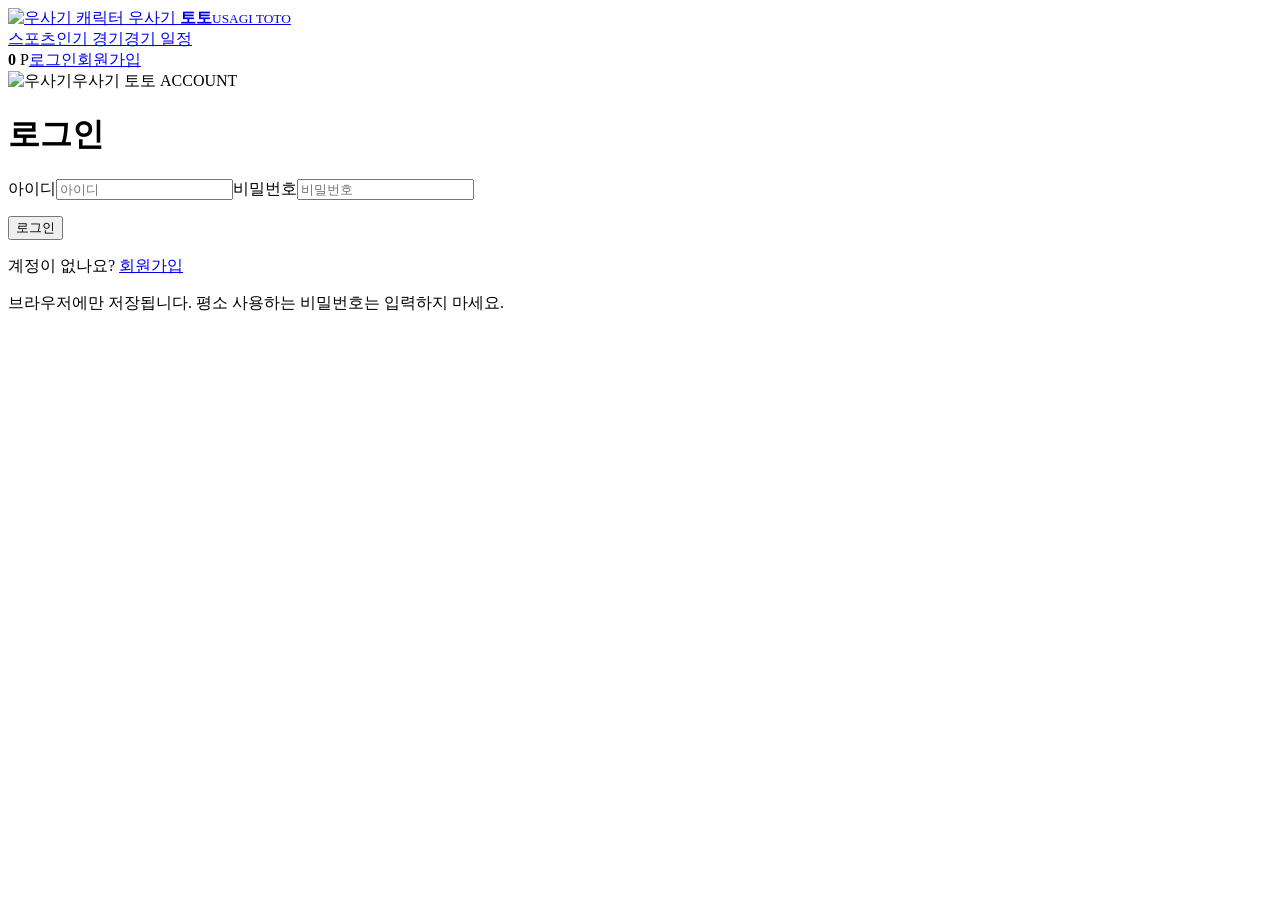
==== login.html @ 3c1f704f "HTML" ====
<!DOCTYPE html>
<html lang="ko">

<head>
    <meta charset="UTF-8">
    <meta name="viewport" content="width=device-width,initial-scale=1">
    <title>로그인 | 우사기 토토</title>
    <link rel="stylesheet" href="css/style.css?v=5">
</head>

<body>
    <header class="header"><a href="index.html" class="logo"><img class="brand-mascot" src="assets/usagi_1.png"
                alt="우사기 캐릭터"> <span class="brand-name">우사기 <b>토토</b><small>USAGI TOTO</small></span></a>
        <nav class="nav"><a href="index.html#matches">스포츠</a><a href="index.html#featured">인기 경기</a><a
                href="index.html#matches">경기 일정</a></nav>
        <div class="header-actions"><span class="balance"><b id="balance-value">0</b> P</span><a
                class="account-action member-only" href="charge.html" hidden>충전</a><a class="account-action member-only"
                href="withdraw.html" hidden>환급</a><a class="account-action member-only" href="mypage.html"
                hidden>마이페이지</a><a class="login guest-only" href="login.html">로그인</a><a class="signup guest-only"
                href="signup.html">회원가입</a><button class="account-action member-only" data-logout hidden>로그아웃</button>
        </div>
    </header>
    <main class="subpage">
        <div class="page-panel"><img class="page-usagi" src="assets/usagi_1.png" alt="우사기"><span
                class="section-kicker">우사기 토토 ACCOUNT</span>
            <h1>로그인</h1>
            <form id="login-form" class="page-form"><label>아이디<input id="auth-id" required minlength="3" maxlength="24"
                        autocomplete="username" placeholder="아이디"></label><label>비밀번호<input id="auth-password"
                        type="password" required minlength="4" autocomplete="current-password"
                        placeholder="비밀번호"></label>
                <p id="auth-error" class="form-error" role="alert"></p><button class="primary-action"
                    type="submit">로그인</button>
            </form>
            <p class="page-help">계정이 없나요? <a href="signup.html">회원가입</a></p>
            <p class="demo-note">브라우저에만 저장됩니다. 평소 사용하는 비밀번호는 입력하지 마세요.</p>
        </div>
    </main>
    <script src="js/common.js"></script>
    <script src="js/login.js"></script>
    <div class="usagi-float-widget" aria-hidden="true"><img src="assets/usagi_wave.gif" alt=""></div>
</body>

</html>
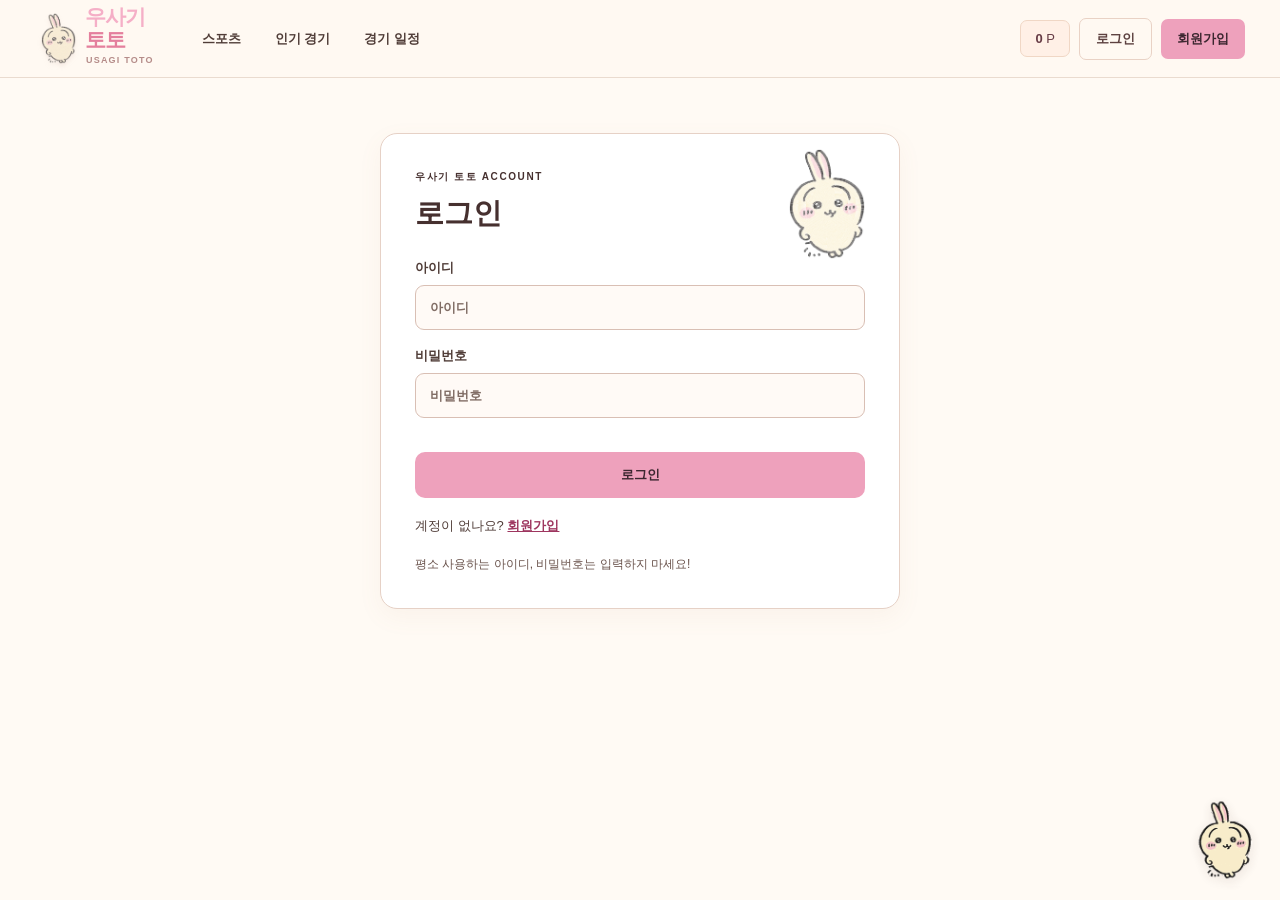
==== commit 624a0584: "11/17 1차 변경사항 수정" ====
--- a/login.html
+++ b/login.html
@@ -9,8 +9,8 @@
 </head>
 
 <body>
-    <header class="header"><a href="index.html" class="logo"><img class="brand-mascot" src="assets/usagi_1.png"
-                alt="우사기 캐릭터"> <span class="brand-name">우사기 <b>토토</b><small>USAGI TOTO</small></span></a>
+    <header class="header"><a href="index.html" class="logo"><img class="brand-mascot" src="assets/usagi_1.png" alt="우사기 캐릭터">
+        <span class="brand-name">우사기 <b>토토</b><small>USAGI TOTO</small></span></a>
         <nav class="nav"><a href="index.html#matches">스포츠</a><a href="index.html#featured">인기 경기</a><a
                 href="index.html#matches">경기 일정</a></nav>
         <div class="header-actions"><span class="balance"><b id="balance-value">0</b> P</span><a
@@ -24,15 +24,14 @@
         <div class="page-panel"><img class="page-usagi" src="assets/usagi_1.png" alt="우사기"><span
                 class="section-kicker">우사기 토토 ACCOUNT</span>
             <h1>로그인</h1>
-            <form id="login-form" class="page-form"><label>아이디<input id="auth-id" required minlength="3" maxlength="24"
-                        autocomplete="username" placeholder="아이디"></label><label>비밀번호<input id="auth-password"
-                        type="password" required minlength="4" autocomplete="current-password"
-                        placeholder="비밀번호"></label>
-                <p id="auth-error" class="form-error" role="alert"></p><button class="primary-action"
-                    type="submit">로그인</button>
+            <form id="login-form" class="page-form">
+                <label>아이디<input id="auth-id" required minlength="3" maxlength="24" autocomplete="username" placeholder="아이디"></label>
+                <label>비밀번호<input id="auth-password" type="password" required minlength="4" autocomplete="current-password" placeholder="비밀번호"></label>
+                <p id="auth-error" class="form-error" role="alert"></p>
+                <button class="primary-action" type="submit">로그인</button>
             </form>
             <p class="page-help">계정이 없나요? <a href="signup.html">회원가입</a></p>
-            <p class="demo-note">브라우저에만 저장됩니다. 평소 사용하는 비밀번호는 입력하지 마세요.</p>
+            <p class="demo-note">평소 사용하는 아이디, 비밀번호는 입력하지 마세요!</p>
         </div>
     </main>
     <script src="js/common.js"></script>
--- a/css/style.css
+++ b/css/style.css
@@ -0,0 +1,2757 @@
+:root {
+    --bg: #0a0e13;
+    --panel: #111820;
+    --panel2: #171f29;
+    --line: #27313a;
+    --muted: #83909f;
+    --white: #f3f7f8;
+    --green: #b7f34b;
+    --green-dark: #293a1c
+}
+
+* {
+    box-sizing: border-box
+}
+
+html {
+    scroll-behavior: smooth
+}
+
+body {
+    margin: 0;
+    background: var(--bg);
+    color: var(--white);
+    font-family: Inter, 'Noto Sans KR', sans-serif;
+    font-size: 13px
+}
+
+button,
+input {
+    font: inherit
+}
+
+button {
+    cursor: pointer
+}
+
+a {
+    text-decoration: none;
+    color: inherit
+}
+
+.live-dot {
+    display: inline-block;
+    width: 7px;
+    height: 7px;
+    border-radius: 50%;
+    background: currentColor;
+    box-shadow: 0 0 10px currentColor
+}
+
+.header {
+    height: 78px;
+    border-bottom: 1px solid var(--line);
+    display: flex;
+    align-items: center;
+    gap: 48px;
+    padding: 0 35px;
+    background: #0d1218
+}
+
+.logo {
+    display: flex;
+    align-items: center;
+    gap: 7px;
+    font-size: 23px;
+    font-weight: 900;
+    letter-spacing: -1.2px;
+    white-space: nowrap
+}
+
+.logo>span:not(.logo-icon) {
+    color: var(--green);
+    margin-left: -7px
+}
+
+.logo small {
+    align-self: flex-end;
+    font-size: 8px;
+    letter-spacing: 2px;
+    color: var(--muted);
+    margin-bottom: 6px;
+    margin-left: 1px
+}
+
+.logo-icon {
+    width: 32px;
+    height: 32px;
+    background: var(--green);
+    color: #101610;
+    border-radius: 7px;
+    display: grid;
+    place-items: center;
+    font-size: 21px;
+    position: relative
+}
+
+.logo-icon span {
+    position: absolute;
+    font-size: 12px;
+    right: 1px;
+    top: 0
+}
+
+.nav {
+    display: flex;
+    align-items: center;
+    gap: 34px;
+    height: 100%;
+    color: #9aa6b2;
+    font-weight: 700
+}
+
+.nav a {
+    display: flex;
+    align-items: center;
+    height: 100%;
+    position: relative
+}
+
+.nav a.active,
+.nav a:hover {
+    color: var(--white)
+}
+
+.nav a.active:after {
+    content: "";
+    position: absolute;
+    bottom: 0;
+    left: 0;
+    right: 0;
+    height: 3px;
+    background: var(--green)
+}
+
+.header-actions {
+    display: flex;
+    align-items: center;
+    gap: 12px;
+    margin-left: auto
+}
+
+.balance {
+    padding: 10px 14px;
+    background: #1b2429;
+    border: 1px solid #34412d;
+    border-radius: 7px;
+    color: var(--green);
+    white-space: nowrap
+}
+
+.login,
+.signup {
+    border-radius: 7px;
+    padding: 11px 16px;
+    font-weight: 800
+}
+
+.login {
+    color: #e4e9ed;
+    border: 1px solid var(--line);
+    background: transparent
+}
+
+.signup {
+    background: var(--green);
+    color: #101610;
+    border: 0
+}
+
+.signup span {
+    margin-left: 7px
+}
+
+.layout {
+    display: grid;
+    grid-template-columns: 225px minmax(0, 1fr) 305px;
+    max-width: 1800px;
+    margin: auto;
+    min-height: calc(100vh - 108px)
+}
+
+.sidebar {
+    border-right: 1px solid var(--line);
+    padding: 34px 16px 24px 20px
+}
+
+.side-title {
+    display: flex;
+    justify-content: space-between;
+    color: #647483;
+    font-size: 10px;
+    font-weight: 900;
+    letter-spacing: 1.5px;
+    margin: 0 14px 17px
+}
+
+.side-title span {
+    font-size: 16px
+}
+
+.side-link {
+    display: flex;
+    align-items: center;
+    gap: 13px;
+    color: #a4b0bc;
+    padding: 14px 13px;
+    border-radius: 8px;
+    font-weight: 700;
+    margin-bottom: 4px
+}
+
+.side-link>span {
+    font-size: 17px;
+    width: 22px;
+    text-align: center
+}
+
+.side-link em {
+    font-size: 11px;
+    font-style: normal;
+    margin-left: auto;
+    color: #788690
+}
+
+.side-link.selected,
+.side-link:hover {
+    background: #243320;
+    color: var(--green)
+}
+
+.side-separator {
+    height: 1px;
+    background: var(--line);
+    margin: 28px 10px
+}
+
+.side-promo {
+    margin-top: 55px;
+    padding: 22px 17px;
+    background: linear-gradient(140deg, #283e1e, #15251d 60%, #141d20);
+    border: 1px solid #38542c;
+    border-radius: 12px;
+    overflow: hidden
+}
+
+.side-promo>span {
+    font-size: 9px;
+    color: var(--green);
+    font-weight: 900;
+    letter-spacing: 1.5px
+}
+
+.side-promo h3 {
+    font-size: 19px;
+    line-height: 1.5;
+    margin: 13px 0
+}
+
+.side-promo p {
+    font-size: 11px;
+    line-height: 1.8;
+    color: #a2b2a0
+}
+
+.side-promo a {
+    display: block;
+    margin-top: 19px;
+    color: var(--green);
+    font-weight: 800
+}
+
+.side-foot {
+    color: #53616b;
+    font-size: 10px;
+    line-height: 2;
+    margin: 35px 13px
+}
+
+.content {
+    padding: 28px 27px 55px;
+    min-width: 0
+}
+
+.hero {
+    min-height: 292px;
+    border-radius: 14px;
+    overflow: hidden;
+    position: relative;
+    background: radial-gradient(circle at 78% 42%, #365b27 0%, #1b3422 30%, #14221e 56%, #10191e 90%);
+    border: 1px solid #304434
+}
+
+.hero:before {
+    content: "";
+    position: absolute;
+    inset: 0;
+    background: repeating-linear-gradient(120deg, transparent 0, transparent 55px, #ffffff05 56px, #ffffff05 57px);
+    pointer-events: none
+}
+
+.hero-content {
+    position: relative;
+    z-index: 2;
+    padding: 35px 40px
+}
+
+.eyebrow {
+    font-size: 10px;
+    letter-spacing: 1.4px;
+    color: var(--green);
+    font-weight: 800;
+    display: flex;
+    align-items: center;
+    gap: 9px
+}
+
+.hero h1 {
+    font-size: 39px;
+    line-height: 1.35;
+    letter-spacing: -2px;
+    margin: 16px 0 12px;
+    font-weight: 900
+}
+
+.hero h1 em {
+    font-style: normal;
+    color: var(--green)
+}
+
+.hero p {
+    color: #aab9b1;
+    font-size: 12px;
+    line-height: 1.8
+}
+
+.hero-cta {
+    display: inline-flex;
+    gap: 30px;
+    background: var(--green);
+    color: #172014;
+    border-radius: 7px;
+    padding: 12px 16px;
+    font-weight: 900;
+    margin-top: 10px
+}
+
+.hero-art {
+    position: absolute;
+    right: 6%;
+    top: 0;
+    height: 100%;
+    width: 42%;
+    display: grid;
+    place-items: center
+}
+
+.orbit {
+    position: absolute;
+    border: 1px solid #b7f34b40;
+    border-radius: 50%;
+    aspect-ratio: 1
+}
+
+.orbit-one {
+    width: 250px
+}
+
+.orbit-two {
+    width: 340px;
+    border-style: dashed;
+    transform: rotate(18deg)
+}
+
+.hero-ball {
+    font-size: 135px;
+    filter: drop-shadow(15px 20px 18px #0008);
+    transform: rotate(-18deg)
+}
+
+.hero-stat {
+    position: absolute;
+    bottom: 36px;
+    right: 0;
+    font-size: 33px;
+    font-weight: 900;
+    color: #d9ff9d
+}
+
+.hero-stat span {
+    font-size: 10px;
+    display: block;
+    letter-spacing: 4px;
+    text-align: right
+}
+
+.hero-index {
+    position: absolute;
+    right: 23px;
+    bottom: 17px;
+    font-size: 11px;
+    font-weight: 900
+}
+
+.hero-index span {
+    color: #708578
+}
+
+.stats {
+    display: grid;
+    grid-template-columns: repeat(3, 1fr);
+    gap: 12px;
+    margin: 19px 0 37px
+}
+
+.stats>div {
+    border: 1px solid var(--line);
+    background: var(--panel);
+    border-radius: 9px;
+    display: flex;
+    align-items: center;
+    gap: 15px;
+    padding: 18px
+}
+
+.stat-icon {
+    color: var(--green);
+    font-size: 22px;
+    background: #24321f;
+    width: 39px;
+    height: 39px;
+    display: grid;
+    place-items: center;
+    border-radius: 8px
+}
+
+.stats small {
+    display: block;
+    color: #8c9aa7;
+    font-size: 11px;
+    margin-bottom: 5px
+}
+
+.stats strong {
+    font-size: 22px
+}
+
+.stats strong span {
+    font-size: 9px;
+    letter-spacing: 1px;
+    color: #85928e
+}
+
+.section-heading {
+    display: flex;
+    justify-content: space-between;
+    align-items: end;
+    margin-bottom: 20px
+}
+
+.section-kicker {
+    font-size: 10px;
+    letter-spacing: 1.6px;
+    color: var(--green);
+    font-weight: 900
+}
+
+.section-heading h2 {
+    font-size: 25px;
+    letter-spacing: -1px;
+    margin: 7px 0 0
+}
+
+.section-heading h2 span {
+    color: var(--green)
+}
+
+.date-label {
+    font-size: 11px;
+    color: #9eacb7
+}
+
+.filters {
+    display: flex;
+    gap: 8px;
+    flex-wrap: wrap;
+    margin-bottom: 15px
+}
+
+.filter {
+    border: 1px solid var(--line);
+    border-radius: 7px;
+    padding: 11px 16px;
+    background: var(--panel);
+    color: #a6b1bc;
+    font-weight: 700
+}
+
+.filter span {
+    margin-left: 9px;
+    color: #71808b
+}
+
+.filter.active,
+.filter:hover {
+    background: var(--green);
+    color: #172014;
+    border-color: var(--green)
+}
+
+.filter.active span {
+    color: #3e5229
+}
+
+.match-list {
+    background: var(--panel);
+    border: 1px solid var(--line);
+    border-radius: 11px;
+    overflow: hidden
+}
+
+.list-head {
+    padding: 15px 20px;
+    background: #1a222b;
+    display: flex;
+    justify-content: space-between;
+    color: #8a98a5;
+    font-size: 10px;
+    font-weight: 900;
+    letter-spacing: 1px
+}
+
+.list-head small {
+    font-weight: 500
+}
+
+.match {
+    display: grid;
+    grid-template-columns: minmax(0, 1fr) minmax(230px, 41%);
+    gap: 15px;
+    align-items: center;
+    padding: 20px;
+    border-top: 1px solid var(--line)
+}
+
+.match[hidden] {
+    display: none
+}
+
+.league {
+    display: flex;
+    gap: 8px;
+    align-items: center;
+    color: #a1aeb8;
+    font-size: 10px;
+    font-weight: 800;
+    letter-spacing: .6px
+}
+
+.flag {
+    font-size: 13px
+}
+
+.match-tag {
+    background: #3c2e1d;
+    color: #ffbb59;
+    border-radius: 4px;
+    padding: 4px 6px;
+    font-size: 8px
+}
+
+.match-tag.purple {
+    background: #342b46;
+    color: #c7a4ff
+}
+
+.teams {
+    display: flex;
+    align-items: center;
+    gap: 11px;
+    margin: 12px 0 9px;
+    font-size: 14px;
+    font-weight: 800;
+    flex-wrap: wrap
+}
+
+.teams b {
+    font-size: 9px;
+    color: #6c7d8a
+}
+
+.match-time {
+    font-size: 10px;
+    color: #7e8c99
+}
+
+.odds {
+    display: grid;
+    grid-template-columns: repeat(3, minmax(0, 1fr));
+    gap: 7px
+}
+
+.odds.two {
+    grid-template-columns: repeat(2, minmax(0, 1fr))
+}
+
+.odds button {
+    background: #202a34;
+    border: 1px solid #33404b;
+    color: #f0f4f5;
+    border-radius: 7px;
+    min-height: 61px;
+    display: flex;
+    flex-direction: column;
+    justify-content: center;
+    gap: 5px;
+    align-items: center;
+    transition: .18s
+}
+
+.odds button small {
+    font-size: 10px;
+    color: #9ba9b5
+}
+
+.odds button b {
+    font-size: 16px
+}
+
+.odds button:hover,
+.odds button.chosen {
+    background: var(--green);
+    color: #18220e;
+    border-color: var(--green)
+}
+
+.odds button:hover small,
+.odds button.chosen small {
+    color: #465c2c
+}
+
+.disclaimer {
+    color: #768592;
+    font-size: 11px;
+    line-height: 1.8;
+    margin-top: 18px
+}
+
+.slip {
+    border-left: 1px solid var(--line);
+    background: #0e141b;
+    padding: 29px 18px;
+    display: flex;
+    flex-direction: column;
+    align-self: start;
+    min-height: calc(100vh - 108px);
+    position: sticky;
+    top: 0
+}
+
+.slip-heading {
+    display: flex;
+    justify-content: space-between;
+    align-items: center;
+    padding-bottom: 23px;
+    border-bottom: 1px solid var(--line)
+}
+
+.slip-heading h3 {
+    font-size: 20px;
+    margin: 8px 0 0
+}
+
+.slip-heading h3 span {
+    display: inline-grid;
+    place-items: center;
+    background: var(--green);
+    color: #101610;
+    font-size: 11px;
+    width: 21px;
+    height: 21px;
+    border-radius: 50%;
+    vertical-align: middle;
+    margin-left: 5px
+}
+
+.slip-icon {
+    font-size: 23px;
+    color: var(--green)
+}
+
+.pick-list {
+    min-height: 250px;
+    max-height: 420px;
+    overflow: auto
+}
+
+.empty-slip {
+    text-align: center;
+    padding: 56px 0 30px
+}
+
+.empty-icon {
+    font-size: 45px;
+    color: #40514a;
+    margin-bottom: 18px
+}
+
+.empty-slip strong {
+    font-size: 12px
+}
+
+.empty-slip p {
+    font-size: 11px;
+    line-height: 1.8;
+    color: #788895
+}
+
+.pick-item {
+    margin: 12px 0;
+    padding: 13px;
+    background: #1b252e;
+    border: 1px solid var(--line);
+    border-radius: 8px
+}
+
+.pick-item-top {
+    display: flex;
+    justify-content: space-between;
+    gap: 10px;
+    font-size: 11px;
+    color: #a5b3bc
+}
+
+.pick-item-top button {
+    border: 0;
+    background: transparent;
+    color: #9faab2;
+    font-size: 17px
+}
+
+.pick-item-bottom {
+    display: flex;
+    justify-content: space-between;
+    align-items: center;
+    margin-top: 9px;
+    font-weight: 800
+}
+
+.pick-item-bottom b {
+    color: var(--green)
+}
+
+.slip-bottom {
+    margin-top: auto;
+    border-top: 1px solid var(--line);
+    padding-top: 21px
+}
+
+.slip-row {
+    display: flex;
+    justify-content: space-between;
+    margin-bottom: 17px;
+    color: #98a5b1
+}
+
+.slip-row b {
+    color: #f0f4f5
+}
+
+.slip-bottom label {
+    display: block;
+    color: #a9b6bf;
+    font-weight: 700;
+    font-size: 11px;
+    margin: 20px 0 9px
+}
+
+.stake-input {
+    display: flex;
+    align-items: center;
+    border: 1px solid #35434d;
+    border-radius: 7px;
+    background: #1b252e;
+    padding: 0 12px
+}
+
+.stake-input input {
+    width: 100%;
+    background: transparent;
+    border: 0;
+    outline: 0;
+    color: white;
+    padding: 13px 0;
+    font-weight: 800
+}
+
+.stake-input span {
+    color: var(--green);
+    font-weight: 800
+}
+
+.expected {
+    border-top: 1px solid var(--line);
+    padding-top: 18px;
+    margin-top: 19px;
+    align-items: center
+}
+
+.expected strong {
+    color: var(--green);
+    font-size: 22px
+}
+
+.submit-pick {
+    width: 100%;
+    background: var(--green);
+    color: #14200d;
+    border: 0;
+    border-radius: 8px;
+    padding: 15px;
+    font-weight: 900;
+    display: flex;
+    justify-content: center;
+    gap: 16px
+}
+
+.slip-note {
+    color: #72828e;
+    text-align: center;
+    font-size: 10px;
+    line-height: 1.6
+}
+
+@media(max-width:1200px) {
+    .layout {
+        grid-template-columns: 185px minmax(0, 1fr) 265px
+    }
+
+    .header {
+        gap: 20px;
+        padding: 0 20px
+    }
+
+    .nav {
+        gap: 16px
+    }
+
+    .content {
+        padding: 22px 18px
+    }
+
+    .sidebar {
+        padding-left: 12px
+    }
+
+    .match {
+        grid-template-columns: 1fr
+    }
+
+    .odds {
+        max-width: 100%
+    }
+
+    .hero-ball {
+        font-size: 100px
+    }
+}
+
+@media(max-width:950px) {
+    .layout {
+        grid-template-columns: minmax(0, 1fr) 270px
+    }
+
+    .sidebar {
+        display: none
+    }
+
+    .nav {
+        gap: 12px
+    }
+
+    .header-actions .balance {
+        display: none
+    }
+
+    .hero h1 {
+        font-size: 33px
+    }
+}
+
+@media(max-width:700px) {
+
+    .header {
+        height: auto;
+        min-height: 68px;
+        flex-wrap: wrap;
+        padding: 14px;
+        gap: 15px
+    }
+
+    .logo {
+        font-size: 20px
+    }
+
+    .nav {
+        order: 3;
+        width: 100%;
+        overflow: auto;
+        gap: 22px;
+        height: 35px
+    }
+
+    .nav a {
+        white-space: nowrap;
+        font-size: 12px
+    }
+
+    .header-actions {
+        gap: 7px
+    }
+
+    .login,
+    .signup {
+        padding: 8px 9px;
+        font-size: 11px
+    }
+
+    .layout {
+        display: block
+    }
+
+    .content {
+        padding: 17px 13px
+    }
+
+    .hero {
+        min-height: 250px
+    }
+
+    .hero-content {
+        padding: 27px 22px
+    }
+
+    .hero h1 {
+        font-size: 29px
+    }
+
+    .hero-art {
+        right: -10%;
+        opacity: .45
+    }
+
+    .hero-ball {
+        font-size: 90px
+    }
+
+    .hero-stat {
+        display: none
+    }
+
+    .stats {
+        gap: 7px;
+        margin-bottom: 28px
+    }
+
+    .stats>div {
+        padding: 12px 8px;
+        gap: 7px
+    }
+
+    .stat-icon {
+        display: none
+    }
+
+    .stats strong {
+        font-size: 17px
+    }
+
+    .stats strong span {
+        display: none
+    }
+
+    .stats small {
+        font-size: 9px
+    }
+
+    .section-heading h2 {
+        font-size: 22px
+    }
+
+    .date-label {
+        font-size: 9px
+    }
+
+    .match {
+        padding: 16px 12px
+    }
+
+    .slip {
+        position: static;
+        min-height: 0;
+        border-left: 0;
+        border-top: 1px solid var(--line);
+        padding: 24px 16px
+    }
+
+    .pick-list {
+        min-height: 120px
+    }
+
+    .empty-slip {
+        padding: 28px 0
+    }
+
+    .side-foot {
+        display: none
+    }
+}
+
+/* Account, expanded markets, and demo history */
+[hidden] {
+    display: none !important
+}
+
+.header-actions {
+    gap: 9px
+}
+
+.account-action {
+    background: transparent;
+    border: 1px solid var(--line);
+    border-radius: 9px;
+    padding: 10px 12px;
+    color: inherit;
+    cursor: pointer;
+    font-weight: 700
+}
+
+.more-matches {
+    display: block;
+    width: 100%;
+    margin: 18px 0 10px;
+    padding: 15px;
+    border: 1px solid var(--line);
+    background: var(--surface, #151c29);
+    color: inherit;
+    border-radius: 12px;
+    cursor: pointer;
+    font-weight: 800
+}
+
+.market-label {
+    font-size: 12px;
+    font-weight: 800;
+    color: var(--muted, #a1a9b6);
+    margin-top: 5px
+}
+
+.modal {
+    width: min(440px, calc(100% - 28px));
+    max-height: 85vh;
+    overflow: auto;
+    background: #151d2c;
+    color: #f5f8ff;
+    border: 1px solid #344154;
+    border-radius: 18px;
+    padding: 0;
+    box-shadow: 0 24px 80px #0008
+}
+
+.modal::backdrop {
+    background: #050913bb
+}
+
+.wide-modal {
+    width: min(820px, calc(100% - 28px))
+}
+
+.modal-body {
+    position: relative;
+    padding: 30px;
+    display: flex;
+    flex-direction: column;
+    gap: 14px
+}
+
+.modal h2 {
+    margin: 0 0 10px;
+    font-size: 26px
+}
+
+.modal h2 small {
+    font-size: 14px;
+    color: #b4bfce
+}
+
+.modal h3 {
+    margin: 14px 0 0
+}
+
+.modal label {
+    display: flex;
+    flex-direction: column;
+    gap: 7px;
+    font-size: 13px;
+    font-weight: 700
+}
+
+.modal input {
+    width: 100%;
+    box-sizing: border-box;
+    border-radius: 9px;
+    padding: 13px;
+    background: #0c1421;
+    color: white;
+    border: 1px solid #364359;
+    font: inherit
+}
+
+.primary-action {
+    padding: 14px;
+    border: 0;
+    border-radius: 10px;
+    background: #b4f458;
+    color: #122008;
+    font-weight: 900;
+    cursor: pointer
+}
+
+.text-action {
+    background: none;
+    border: 0;
+    color: #b4f458;
+    cursor: pointer;
+    padding: 8px
+}
+
+.close-modal {
+    position: absolute;
+    right: 20px;
+    top: 17px;
+    border: 0;
+    background: none;
+    color: white;
+    font-size: 26px;
+    cursor: pointer
+}
+
+.form-error {
+    color: #ff8585;
+    margin: 0;
+    min-height: 0
+}
+
+.demo-note {
+    color: #9faec1;
+    font-size: 12px;
+    line-height: 1.7;
+    margin: 0
+}
+
+.account-stats {
+    display: grid;
+    grid-template-columns: repeat(3, 1fr);
+    gap: 10px
+}
+
+.account-stats>div {
+    padding: 17px;
+    background: #202b3b;
+    border: 1px solid #364359;
+    border-radius: 12px;
+    display: flex;
+    flex-direction: column;
+    gap: 8px
+}
+
+.account-stats small {
+    color: #aeb9c8
+}
+
+.account-stats strong {
+    font-size: 20px;
+    color: #b4f458
+}
+
+.history-list {
+    display: flex;
+    flex-direction: column;
+    gap: 10px;
+    max-height: 350px;
+    overflow: auto
+}
+
+.history-item {
+    border: 1px solid #364359;
+    background: #1b2636;
+    border-radius: 12px;
+    padding: 15px
+}
+
+.history-top {
+    display: flex;
+    justify-content: space-between;
+    gap: 12px;
+    font-weight: 800
+}
+
+.history-details {
+    color: #bac5d5;
+    font-size: 12px;
+    margin-top: 7px;
+    line-height: 1.8
+}
+
+.history-item button {
+    background: #314358;
+    color: white;
+    border: 0;
+    padding: 8px 12px;
+    border-radius: 7px;
+    cursor: pointer;
+    margin: 10px 6px 0 0
+}
+
+.history-item button:hover {
+    background: #47617b
+}
+
+@media(max-width:650px) {
+    .modal-body {
+        padding: 22px
+    }
+
+    .account-stats {
+        grid-template-columns: 1fr
+    }
+
+    .header-actions {
+        flex-wrap: wrap
+    }
+
+    .account-stats strong {
+        font-size: 18px
+    }
+}
+
+/* Fixture-first market layout: compact rows, consistent odds columns */
+.fixture-group {
+    border-top: 1px solid var(--line)
+}
+
+.fixture-group[hidden] {
+    display: none !important
+}
+
+.fixture-header {
+    display: flex;
+    align-items: center;
+    justify-content: space-between;
+    gap: 12px;
+    padding: 13px 18px;
+    background: #1a252e
+}
+
+.fixture-identity {
+    min-width: 0;
+    display: flex;
+    align-items: center;
+    flex-wrap: wrap;
+    column-gap: 18px;
+    row-gap: 5px
+}
+
+.fixture-identity .teams {
+    margin: 0;
+    font-size: 13px
+}
+
+.fixture-identity .league {
+    font-size: 10px
+}
+
+.fixture-identity .match-time {
+    font-size: 10px
+}
+
+.fixture-toggle {
+    flex-shrink: 0;
+    background: #283642;
+    border: 1px solid #435362;
+    color: #c5f68b;
+    border-radius: 7px;
+    padding: 9px 12px;
+    font-weight: 800;
+    font-size: 11px;
+    cursor: pointer
+}
+
+.fixture-toggle:hover {
+    background: #364b56
+}
+
+.fixture-group .market-row {
+    padding: 9px 18px;
+    grid-template-columns: minmax(0, 1fr) minmax(230px, 41%);
+    gap: 12px;
+    border-top: 1px solid #2c3842;
+    min-height: 52px
+}
+
+.fixture-group .market-row.extra-match {
+    background: #111c24
+}
+
+.fixture-group .market-title {
+    display: flex;
+    align-items: center;
+    flex-wrap: wrap;
+    gap: 8px;
+    font-size: 12px;
+    font-weight: 750;
+    color: #d8e2e7
+}
+
+.market-badge {
+    font-size: 10px;
+    font-weight: 800;
+    border-radius: 4px;
+    background: #25403b;
+    color: #b4f458;
+    padding: 4px 6px
+}
+
+.fixture-group .odds button {
+    min-height: 43px;
+    border-radius: 5px;
+    gap: 3px
+}
+
+.fixture-group .odds button b {
+    font-size: 13px
+}
+
+.fixture-group .odds button small {
+    font-size: 10px
+}
+
+@media(max-width:700px) {
+    .fixture-header {
+        align-items: flex-start
+    }
+
+    .fixture-identity {
+        display: block
+    }
+
+    .fixture-identity .teams {
+        margin: 6px 0
+    }
+
+    .fixture-group .market-row {
+        grid-template-columns: 1fr;
+        padding: 10px 13px;
+        gap: 8px
+    }
+
+    .fixture-group .odds button {
+        min-height: 45px
+    }
+}
+
+/* Standalone account pages */
+.subpage {
+    min-height: calc(100vh - 80px);
+    padding: 55px 20px;
+    display: flex;
+    justify-content: center;
+    align-items: flex-start;
+    background: #0d151e
+}
+
+.page-panel {
+    width: min(520px, 100%);
+    background: #17222e;
+    border: 1px solid #354250;
+    border-radius: 17px;
+    padding: 34px;
+    color: #f5f8ff;
+    box-shadow: 0 18px 45px #0003
+}
+
+.page-panel:has(.account-stats) {
+    width: min(920px, 100%)
+}
+
+.page-panel h1 {
+    font-size: 29px;
+    margin: 10px 0 25px
+}
+
+.page-panel h1 small {
+    font-size: 14px;
+    color: #b6c3d1
+}
+
+.page-panel h2 {
+    font-size: 19px;
+    margin: 30px 0 16px
+}
+
+.page-form {
+    display: flex;
+    flex-direction: column;
+    gap: 17px
+}
+
+.page-form label {
+    display: flex;
+    flex-direction: column;
+    gap: 8px;
+    font-weight: 700;
+    font-size: 13px
+}
+
+.page-form input {
+    background: #0d1621;
+    border: 1px solid #405064;
+    color: #fff;
+    border-radius: 9px;
+    padding: 14px;
+    font: inherit;
+    width: 100%;
+    box-sizing: border-box
+}
+
+.page-help {
+    font-size: 13px;
+    color: #b3c0ce;
+    margin: 19px 0
+}
+
+.page-help a {
+    color: #b4f458;
+    text-decoration: none;
+    font-weight: 800
+}
+
+.wallet-balance {
+    padding: 18px;
+    border: 1px solid #405064;
+    border-radius: 10px;
+    display: flex;
+    justify-content: space-between;
+    margin: 22px 0
+}
+
+.wallet-balance strong {
+    color: #b4f458
+}
+
+.page-panel .history-list {
+    max-height: none
+}
+
+.page-panel .demo-note {
+    margin-top: 16px
+}
+
+.header-actions a.account-action,
+.header-actions a.login,
+.header-actions a.signup {
+    display: inline-flex;
+    align-items: center;
+    justify-content: center;
+    text-decoration: none
+}
+
+@media(max-width:650px) {
+    .subpage {
+        padding: 22px 12px
+    }
+
+    .page-panel {
+        padding: 22px
+    }
+
+    .page-panel .account-stats {
+        grid-template-columns: 1fr
+    }
+}
+
+/* v3: compact fixture markets, readable odds, point controls */
+.fill-all {
+    display: inline-block;
+    align-self: flex-start;
+    margin: 7px 0 13px;
+    padding: 5px 9px;
+    border: 1px solid #4a6159;
+    border-radius: 6px;
+    background: transparent;
+    color: #b4f458;
+    font-size: 11px;
+    font-weight: 700;
+    cursor: pointer
+}
+
+.fill-all:hover {
+    background: #233d33
+}
+
+.stake-input input::-webkit-outer-spin-button,
+.stake-input input::-webkit-inner-spin-button,
+.page-form input::-webkit-inner-spin-button,
+.page-form input::-webkit-outer-spin-button {
+    -webkit-appearance: none;
+    margin: 0
+}
+
+.stake-input input,
+.page-form input {
+    -moz-appearance: textfield;
+    appearance: textfield
+}
+
+.wallet-shortcuts {
+    display: flex;
+    gap: 10px;
+    align-items: center;
+    flex-wrap: wrap;
+    margin: 22px 0
+}
+
+.wallet-shortcuts a {
+    text-decoration: none
+}
+
+.fixture-group .market-row {
+    grid-template-columns: minmax(150px, 1fr) minmax(260px, 48%);
+}
+
+.fixture-group .odds {
+    display: grid;
+    grid-template-columns: repeat(3, minmax(0, 1fr));
+    gap: 6px
+}
+
+.fixture-group .odds.two {
+    grid-template-columns: repeat(2, minmax(0, 1fr))
+}
+
+.fixture-group .odds button {
+    width: 100%;
+    min-width: 0
+}
+
+@media(max-width:700px) {
+    .fixture-group .market-row {
+        grid-template-columns: 1fr
+    }
+
+    .fixture-group .odds {
+        width: 100%
+    }
+}
+
+/* v4: reference-style fixture table. One fixture header, markets stacked vertically. */
+.fixture-group {
+    margin: 0;
+    border-top: 2px solid #394b57;
+    border-radius: 0;
+    overflow: hidden
+}
+
+.fixture-header {
+    border-left: 3px solid #b4f458;
+    background: #233444;
+    min-height: 56px
+}
+
+.fixture-identity {
+    display: grid;
+    grid-template-columns: minmax(95px, 150px) minmax(0, 1fr);
+    gap: 3px 16px;
+    align-items: center;
+    flex: 1
+}
+
+.fixture-identity .league {
+    grid-column: 1;
+    grid-row: 1;
+    font-size: 11px
+}
+
+.fixture-identity .match-time {
+    grid-column: 1;
+    grid-row: 2;
+    font-size: 10px
+}
+
+.fixture-identity .teams {
+    grid-column: 2;
+    grid-row: 1 / span 2;
+    font-size: 14px;
+    line-height: 1.5
+}
+
+.fixture-group .market-row,
+.fixture-group .market-row.extra-match {
+    display: grid;
+    grid-template-columns: minmax(120px, 1fr) minmax(230px, 48%);
+    align-items: center;
+    gap: 12px;
+    padding: 7px 14px 7px 26px;
+    min-height: 56px;
+    background: #131f29;
+    border-top: 1px solid #30404c
+}
+
+.fixture-group .market-row:nth-of-type(even) {
+    background: #192631
+}
+
+.fixture-group .market-title {
+    font-size: 12px;
+    gap: 7px
+}
+
+.fixture-group .odds button {
+    min-height: 43px;
+    border-radius: 4px
+}
+
+.fixture-group .odds {
+    grid-template-columns: repeat(3, minmax(0, 1fr));
+    gap: 7px
+}
+
+.fixture-group .odds.two {
+    grid-template-columns: repeat(2, minmax(0, 1fr))
+}
+
+@media(max-width:700px) {
+    .fixture-identity {
+        grid-template-columns: 1fr;
+        gap: 4px
+    }
+
+    .fixture-identity .league,
+    .fixture-identity .match-time,
+    .fixture-identity .teams {
+        grid-column: 1;
+        grid-row: auto
+    }
+
+    .fixture-group .market-row,
+    .fixture-group .market-row.extra-match {
+        grid-template-columns: minmax(92px, 34%) minmax(0, 1fr);
+        padding: 8px;
+        gap: 7px
+    }
+
+    .fixture-group .odds {
+        gap: 4px
+    }
+
+    .fixture-group .odds button {
+        min-height: 48px
+    }
+
+    .fixture-group .odds button small {
+        font-size: 9px
+    }
+
+    .fixture-group .odds button b {
+        font-size: 12px
+    }
+}
+
+
+/* ===========================================
+   USAGI TOTO · pastel character theme
+   Original layout and functionality preserved
+   =========================================== */
+:root {
+    --bg: #fffaf2;
+    --panel: #ffffff;
+    --panel2: #fff5e4;
+    --line: #eddfd0;
+    --muted: #8d7a73;
+    --white: #49362f;
+    --green: #f9bbd1;
+    --green-dark: #ffe7ed;
+}
+
+body {
+    background: var(--bg);
+    color: var(--white);
+}
+
+a {
+    color: inherit;
+}
+
+.header {
+    background: rgba(255, 250, 242, .97);
+    border-bottom: 1px solid #eadbcf;
+    box-shadow: 0 4px 18px #7d513b0b;
+}
+
+.logo {
+    display: flex;
+    align-items: center;
+    gap: 10px;
+    color: #49362f;
+    text-decoration: none;
+    white-space: nowrap;
+}
+
+.logo .brand-mascot {
+    width: 47px;
+    height: 51px;
+    object-fit: contain;
+    flex: none;
+    filter: drop-shadow(0 3px 2px #bd928844);
+}
+
+.logo .brand-name {
+    display: flex;
+    flex-direction: column;
+    font-size: 21px;
+    font-weight: 900;
+    letter-spacing: -1px;
+    line-height: 1.1;
+}
+
+.logo .brand-name b {
+    display: inline;
+    color: #e47f9d;
+}
+
+.logo .brand-name small {
+    font-size: 9px;
+    letter-spacing: 1.2px;
+    font-weight: 700;
+    color: #b58c89;
+    margin-top: 5px;
+}
+
+.logo-icon {
+    display: none;
+}
+
+.nav a {
+    color: #6e5b52;
+}
+
+.nav a:hover,
+.nav a.active {
+    color: #d87592;
+}
+
+.header-actions .balance,
+.balance {
+    background: #fff0df;
+    border: 1px solid #f0d7c5;
+    color: #76514a;
+}
+
+.login,
+.signup,
+.account-action {
+    border-color: #e9d2c5;
+    color: #6a4b45;
+}
+
+.signup,
+.primary-action,
+.hero-cta {
+    background: #f5a9c0 !important;
+    color: #49362f !important;
+    border-color: #e996ae !important;
+    font-weight: 800;
+}
+
+.signup:hover,
+.primary-action:hover,
+.hero-cta:hover {
+    background: #f28eac !important;
+}
+
+.sidebar {
+    background: #fff4e8;
+    border-right: 1px solid #f0dfd1;
+}
+
+.side-title,
+.side-link,
+.side-foot {
+    color: #876c61;
+}
+
+.side-link:hover,
+.side-link.selected {
+    background: #ffe3e8;
+    color: #8e4e65;
+}
+
+.side-link em {
+    color: #9c766e;
+}
+
+.side-promo {
+    background: #ffebd8 !important;
+    border: 1px solid #f2d9bc !important;
+    color: #694a40;
+    overflow: hidden;
+    position: relative;
+    padding-top: 122px !important;
+}
+
+.side-promo .side-usagi {
+    position: absolute;
+    top: 3px;
+    right: 15px;
+    width: 110px;
+    height: 124px;
+    object-fit: contain;
+}
+
+.side-promo h3,
+.side-promo span,
+.side-promo p {
+    color: #634a43 !important;
+}
+
+.side-promo a {
+    background: #f5b3c8 !important;
+    color: #593d43 !important;
+    border-radius: 10px;
+}
+
+.hero {
+    background: linear-gradient(115deg, #ffe2e9 0%, #fff0d5 65%, #fff6e8 100%) !important;
+    border: 1px solid #f4d8cf !important;
+    box-shadow: 0 15px 45px #b16d7217;
+    overflow: hidden;
+}
+
+.hero:before {
+    background: radial-gradient(circle, #ffffffb0 0%, transparent 70%) !important;
+}
+
+.hero h1 {
+    color: #583e43 !important;
+}
+
+.hero h1 em {
+    color: #d76e91 !important;
+}
+
+.hero p,
+.eyebrow {
+    color: #88686a !important;
+}
+
+.hero-art {
+    display: flex;
+    align-items: center;
+    justify-content: center;
+    overflow: visible;
+}
+
+.hero-usagi {
+    height: 105%;
+    max-width: 100%;
+    object-fit: contain;
+    position: relative;
+    z-index: 2;
+}
+
+@keyframes usagi-float {
+
+    0%,
+    100% {
+        transform: translateY(0) rotate(-3deg)
+    }
+
+    50% {
+        transform: translateY(-10px) rotate(3deg)
+    }
+}
+
+.hero-index {
+    color: #ad8992 !important;
+}
+
+.stats,
+.match-list,
+.slip,
+.page-panel,
+.account-stats>div,
+.wallet-balance,
+.history-list {
+    background: #fff !important;
+    border-color: #eddfd0 !important;
+    box-shadow: 0 8px 25px #a97a6210;
+}
+
+.stat-icon {
+    background: #fff0e1 !important;
+    color: #d98e9f !important;
+}
+
+.section-kicker,
+.section-heading h2 span {
+    color: #d77694 !important;
+}
+
+.section-heading h2,
+.page-panel h1 {
+    color: #4f3c37 !important;
+}
+
+.filter,
+.more-btn,
+.market-toggle {
+    background: #fff !important;
+    border-color: #e8d7ca !important;
+    color: #70564e !important;
+}
+
+.filter.active,
+.filter:hover {
+    background: #f9bed0 !important;
+    border-color: #e99db7 !important;
+    color: #563e44 !important;
+}
+
+.list-head,
+.match-header,
+.market-row {
+    border-color: #efdfd2 !important;
+}
+
+.match,
+.market-row,
+.match-header {
+    background: #fff !important;
+    color: #493a35 !important;
+}
+
+.match:nth-child(even) {
+    background: #fffcf8 !important;
+}
+
+.odds-btn,
+.odd,
+.pick,
+.market-option {
+    border-color: #ead8cc !important;
+    background: #fff8f0 !important;
+    color: #5d4943 !important;
+}
+
+.odds-btn:hover,
+.odd:hover,
+.pick:hover,
+.market-option:hover {
+    border-color: #e69ab2 !important;
+    background: #fff0f4 !important;
+}
+
+.odds-btn.selected,
+.odd.selected,
+.pick.selected,
+.market-option.selected,
+.odds-btn.active {
+    background: #f5abc1 !important;
+    color: #4c343c !important;
+    border-color: #e78eaa !important;
+}
+
+input {
+    background: #fffaf5 !important;
+    color: #4d3a36 !important;
+    border-color: #e7d4c7 !important;
+}
+
+input:focus {
+    outline: 2px solid #f2b0c6 !important;
+}
+
+.page-panel {
+    position: relative;
+    overflow: hidden;
+}
+
+.page-usagi {
+    position: absolute;
+    right: 22px;
+    top: 14px;
+    width: 100px;
+    height: 112px;
+    object-fit: contain;
+    pointer-events: none;
+}
+
+.page-panel>h1,
+.page-panel>.section-kicker {
+    position: relative;
+    z-index: 1;
+    max-width: calc(100% - 110px);
+}
+
+.demo-note,
+.page-help {
+    color: #927c72 !important;
+}
+
+.account-stats strong,
+.wallet-balance strong {
+    color: #cc7190 !important;
+}
+
+@media(max-width:720px) {
+    .logo .brand-mascot {
+        width: 36px;
+        height: 40px
+    }
+
+    .logo .brand-name {
+        font-size: 16px
+    }
+
+    .logo .brand-name small {
+        font-size: 7px
+    }
+
+    .hero-usagi {
+        max-height: 210px
+    }
+
+    .page-usagi {
+        width: 72px;
+        height: 83px;
+        right: 10px
+    }
+
+    .side-promo .side-usagi {
+        width: 85px
+    }
+}
+
+/* USAGI TOTO — contrast and consistency patch. Loaded after style.css. */
+:root {
+    --bg: #fffaf4;
+    --panel: #fff;
+    --panel2: #fff5ec;
+    --line: #e8d7ca;
+    --muted: #715a53;
+    --white: #352b2a;
+    --green: #f6b2c8;
+    --green-dark: #ffe8ef
+}
+
+body,
+.content,
+.subpage {
+    color: #352b2a;
+    background: #fffaf4
+}
+
+.header {
+    background: #fff9f2;
+    color: #352b2a
+}
+
+.header .nav a,
+.header .account-action,
+.header .login {
+    color: #5d4140
+}
+
+.header .nav a.active,
+.header .nav a:hover {
+    color: #a83e65
+}
+
+.header .balance {
+    color: #663b45;
+    background: #fff0e6
+}
+
+.sidebar,
+.slip {
+    background: #fff7ef !important;
+    color: #382d2b
+}
+
+.side-title,
+.side-link,
+.side-foot,
+.side-link em {
+    color: #68524c !important
+}
+
+.side-link.selected,
+.side-link:hover {
+    color: #71344b !important
+}
+
+.side-promo p,
+.side-promo h3,
+.side-promo span {
+    color: #513b34 !important
+}
+
+.stats,
+.stats strong,
+.stats small,
+.section-heading,
+.section-heading h2,
+.date-label,
+.section-kicker {
+    color: #493733
+}
+
+.stats small,
+.date-label {
+    color: #765d55
+}
+
+.list-head {
+    background: #614d51 !important;
+    color: #fff8f4 !important;
+    border-color: #614d51 !important
+}
+
+.list-head span,
+.list-head small {
+    color: #fff8f4 !important
+}
+
+.match-list,
+.fixture-group {
+    background: #fff !important;
+    border-color: #e8d7ca !important
+}
+
+.fixture-header {
+    background: #fff0e5 !important;
+    border-left: 4px solid #d66b91 !important;
+    border-bottom: 1px solid #e6d1c5 !important
+}
+
+.fixture-header .league,
+.fixture-header .match-time {
+    color: #72534b !important;
+    font-size: 11px !important
+}
+
+.fixture-header .teams,
+.fixture-header .teams span {
+    color: #3b2927 !important;
+    font-weight: 800 !important
+}
+
+.fixture-header .teams b {
+    color: #856d65 !important
+}
+
+.fixture-toggle {
+    background: #fff !important;
+    color: #86405b !important;
+    border: 1px solid #d6adba !important
+}
+
+.fixture-toggle:hover {
+    background: #ffe5ee !important
+}
+
+.fixture-group .market-row,
+.fixture-group .market-row.extra-match,
+.fixture-group .market-row:nth-of-type(even) {
+    background: #fff !important;
+    border-color: #eaded5 !important
+}
+
+.fixture-group .market-row:nth-of-type(odd) {
+    background: #fffaf6 !important
+}
+
+.fixture-group .market-title,
+.fixture-group .market-label,
+.market-title,
+.market-label {
+    color: #49332f !important;
+    font-size: 12px !important;
+    font-weight: 800 !important
+}
+
+.market-badge {
+    background: #ffe4ed !important;
+    color: #8a3156 !important
+}
+
+.match-tag {
+    background: #fff0d0 !important;
+    color: #805019 !important
+}
+
+.fixture-group .odds button,
+.odds button {
+    background: #fffaf7 !important;
+    border: 1px solid #d9bfb4 !important;
+    color: #3e2e2c !important;
+    box-shadow: none !important
+}
+
+.fixture-group .odds button small,
+.odds button small {
+    color: #654d48 !important;
+    font-weight: 650 !important
+}
+
+.fixture-group .odds button b,
+.odds button b {
+    color: #302626 !important;
+    font-weight: 900 !important
+}
+
+.fixture-group .odds button:hover,
+.odds button:hover {
+    background: #ffedf2 !important;
+    border-color: #bc6d89 !important
+}
+
+.fixture-group .odds button.chosen,
+.odds button.chosen {
+    background: #f5afc7 !important;
+    border-color: #a94d70 !important;
+    color: #3b2330 !important
+}
+
+.fixture-group .odds button.chosen small,
+.fixture-group .odds button.chosen b,
+.odds button.chosen small,
+.odds button.chosen b {
+    color: #3b2330 !important
+}
+
+.slip-heading,
+.slip-heading h3,
+.slip-row b,
+.empty-slip strong,
+.pick-item-bottom,
+.pick-item-bottom span {
+    color: #3b2c2a !important
+}
+
+.slip-heading h3 span {
+    background: #f3acc4 !important;
+    color: #4a2634 !important
+}
+
+.slip-icon,
+.empty-icon {
+    color: #ae5375 !important
+}
+
+.empty-slip p,
+.slip-note,
+.disclaimer,
+.slip-row,
+.slip-bottom label,
+.pick-item-top {
+    color: #715951 !important
+}
+
+.pick-item {
+    background: #fff !important;
+    border: 1px solid #e6cfc4 !important;
+    color: #3d2c2a !important
+}
+
+.pick-item-top button {
+    color: #734c50 !important
+}
+
+.pick-item-bottom b,
+.expected strong {
+    color: #9c355e !important
+}
+
+.stake-input {
+    background: #fff !important;
+    border: 1px solid #bd9f94 !important;
+    padding: 0 10px !important;
+    gap: 7px
+}
+
+.stake-input input {
+    background: transparent !important;
+    color: #382b29 !important;
+    border: 0 !important;
+    min-width: 0 !important;
+    flex: 1 !important;
+    box-shadow: none !important;
+    outline: none !important
+}
+
+.stake-input span {
+    color: #7e3a55 !important;
+    flex: none !important
+}
+
+.fill-all {
+    color: #82435b !important;
+    border-color: #c7a6a6 !important;
+    background: #fff !important
+}
+
+.fill-all:hover {
+    background: #ffeaf0 !important
+}
+
+.submit-pick,
+.primary-action,
+.signup,
+.hero-cta {
+    background: #eea1bc !important;
+    color: #3b2530 !important
+}
+
+.submit-pick:hover,
+.primary-action:hover {
+    background: #e98bab !important
+}
+
+.page-panel,
+.page-panel:has(.account-stats) {
+    background: #fff !important;
+    color: #382b29 !important;
+    border: 1px solid #e6d1c6 !important
+}
+
+.page-panel h1,
+.page-panel h2,
+.page-form label,
+.page-panel .section-kicker {
+    color: #46302f !important
+}
+
+.page-form input,
+.modal input {
+    background: #fffaf6 !important;
+    color: #382b29 !important;
+    border: 1px solid #cdb6ab !important
+}
+
+.page-form input::placeholder,
+.modal input::placeholder,
+.stake-input input::placeholder {
+    color: #846d65 !important;
+    opacity: 1
+}
+
+.page-help,
+.demo-note,
+.page-panel .demo-note {
+    color: #69524b !important
+}
+
+.page-help a {
+    color: #9e365f !important;
+    text-decoration: underline
+}
+
+.form-error {
+    color: #aa2647 !important
+}
+
+.wallet-balance,
+.account-stats>div,
+.history-item {
+    background: #fff8f2 !important;
+    color: #44302e !important;
+    border-color: #e7d3c8 !important
+}
+
+.account-stats small,
+.history-details {
+    color: #70544d !important
+}
+
+.account-stats strong,
+.wallet-balance strong {
+    color: #963b60 !important
+}
+
+.history-top,
+.history-item {
+    color: #44302e !important
+}
+
+.history-item button {
+    background: #f8d6e2 !important;
+    color: #593443 !important
+}
+
+.more-matches,
+.more-btn {
+    background: #fff !important;
+    color: #744354 !important;
+    border: 1px solid #d8b6be !important
+}
+
+.more-matches:hover,
+.more-btn:hover {
+    background: #ffeaf0 !important
+}
+
+input:focus-visible,
+button:focus-visible,
+a:focus-visible {
+    outline: 3px solid #a64770 !important;
+    outline-offset: 2px
+}
+
+@media(max-width:700px) {
+
+    .fixture-group .market-row,
+    .fixture-group .market-row.extra-match {
+        grid-template-columns: minmax(92px, 34%) minmax(0, 1fr)
+    }
+
+    .fixture-group .odds button small {
+        font-size: 10px !important
+    }
+}
+
+
+/* Accessibility / visual consistency, all pages */
+:root {
+    --bg: #fffaf4;
+    --panel: #ffffff;
+    --panel2: #fff6ee;
+    --line: #e7d6c9;
+    --muted: #70554e;
+    --white: #352b2a;
+    --green: #f5afc7;
+    --green-dark: #ffe8ef
+}
+
+body {
+    background: #fffaf4 !important;
+    color: #352b2a !important
+}
+
+.header,
+.sidebar,
+.slip,
+.page-panel {
+    color: #352b2a
+}
+
+.header .nav a,
+.side-link,
+.side-title,
+.slip-heading,
+.slip-row,
+.slip-row span,
+.slip-row b,
+.slip-note,
+.page-form label,
+.page-help,
+.demo-note {
+    color: #503d38 !important
+}
+
+.page-form input,
+.slip input {
+    color: #382a29 !important;
+    background: #fffaf6 !important;
+    border: 1px solid #d9bfb4 !important
+}
+
+.page-form input::placeholder,
+.slip input::placeholder {
+    color: #816d65 !important;
+    opacity: 1
+}
+
+.page-form label,
+.slip-row {
+    font-weight: 650 !important
+}
+
+.fixture-header .teams,
+.fixture-header .teams span,
+.fixture-header .league,
+.fixture-header .match-time {
+    color: #3d2c2b !important
+}
+
+.market-title,
+.market-label,
+.market-row,
+.market-row span {
+    color: #49352f !important
+}
+
+.odds button,
+.odds button b,
+.odds button small {
+    color: #342827 !important
+}
+
+.slip .empty-slip,
+.slip .empty-slip p,
+.slip .empty-slip strong,
+.slip .pick-item,
+.slip .pick-item * {
+    color: #503c39 !important
+}
+
+.slip .pick-item {
+    background: #fff7f0 !important;
+    border-color: #e6d4c8 !important
+}
+
+.slip .slip-row input {
+    width: 100% !important;
+    min-width: 0 !important;
+    box-sizing: border-box !important;
+    padding-right: 48px !important
+}
+
+.slip .slip-row {
+    min-width: 0
+}
+
+.account-stats small,
+.wallet-balance,
+.history-list,
+.history-list * {
+    color: #4e3b37
+}
+
+.primary-action,
+.signup {
+    color: #3c2730 !important
+}
+
+button:focus-visible,
+a:focus-visible,
+input:focus-visible {
+    outline: 3px solid #ad426b !important;
+    outline-offset: 2px
+}
+
+/* Fixed, unobtrusive mascot, relative to the viewport */
+.usagi-float-widget {
+    position: fixed;
+    right: 16px;
+    bottom: 14px;
+    width: 76px;
+    height: 95px;
+    z-index: 90;
+    pointer-events: none;
+    opacity: .91;
+    filter: drop-shadow(0 3px 6px #59403420)
+}
+
+.usagi-float-widget img {
+    display: block;
+    width: 100%;
+    height: 100%;
+    object-fit: contain
+}
+
+@media(max-width:720px) {
+    .usagi-float-widget {
+        width: 52px;
+        height: 67px;
+        right: 7px;
+        bottom: 8px;
+        opacity: .8
+    }
+}
+
+@media(prefers-reduced-motion:reduce) {
+    .usagi-float-widget {
+        display: none
+    }
+}
+
+.slip-decor {
+    width: 54px;
+    height: 54px;
+    object-fit: contain;
+    opacity: .7;
+    display: block;
+    margin: 0 auto 8px
+}#ffe8ef
+body {
+    background: #fffaf4 !important;
+    color: #352b2a !important
+}
+
+.header,
+.sidebar,
+.slip,
+.page-panel {
+    color: #352b2a
+}
+
+.header .nav a,
+.side-link,
+.side-title,
+.slip-heading,
+.slip-row,
+.slip-row span,
+.slip-row b,
+.slip-note,
+.page-form label,
+.page-help,
+.demo-note {
+    color: #503d38 !important
+}
+
+.page-form input,
+.slip input {
+    color: #382a29 !important;
+    background: #fffaf6 !important;
+    border: 1px solid #d9bfb4 !important
+}
+
+.page-form input::placeholder,
+.slip input::placeholder {
+    color: #816d65 !important;
+    opacity: 1
+}
+
+.page-form label,
+.slip-row {
+    font-weight: 650 !important
+}
+
+.fixture-header .teams,
+.fixture-header .teams span,
+.fixture-header .league,
+.fixture-header .match-time {
+    color: #3d2c2b !important
+}
+
+.market-title,
+.market-label,
+.market-row,
+.market-row span {
+    color: #49352f !important
+}
+
+.odds button,
+.odds button b,
+.odds button small {
+    color: #342827 !important
+}
+
+.slip .empty-slip,
+.slip .empty-slip p,
+.slip .empty-slip strong,
+.slip .pick-item,
+.slip .pick-item * {
+    color: #503c39 !important
+}
+
+.slip .pick-item {
+    background: #fff7f0 !important;
+    border-color: #e6d4c8 !important
+}
+
+.slip .slip-row input {
+    width: 100% !important;
+    min-width: 0 !important;
+    box-sizing: border-box !important;
+    padding-right: 48px !important
+}
+
+.slip .slip-row {
+    min-width: 0
+}
+
+.account-stats small,
+.wallet-balance,
+.history-list,
+.history-list * {
+    color: #4e3b37
+}
+
+.primary-action,
+.signup {
+    color: #3c2730 !important
+}
+
+button:focus-visible,
+a:focus-visible,
+input:focus-visible {
+    outline: 3px solid #ad426b !important;
+    outline-offset: 2px
+}
+
+/* Fixed, unobtrusive mascot, relative to the viewport */
+.usagi-float-widget {
+    position: fixed;
+    right: 16px;
+    bottom: 14px;
+    width: 76px;
+    height: 95px;
+    z-index: 90;
+    pointer-events: none;
+    opacity: .91;
+    filter: drop-shadow(0 3px 6px #59403420)
+}
+
+.usagi-float-widget img {
+    display: block;
+    width: 100%;
+    height: 100%;
+    object-fit: contain
+}
+
+@media(max-width:720px) {
+    .usagi-float-widget {
+        width: 52px;
+        height: 67px;
+        right: 7px;
+        bottom: 8px;
+        opacity: .8
+    }
+}
+
+@media(prefers-reduced-motion:reduce) {
+    .usagi-float-widget {
+        display: none
+    }
+}
+
+.slip-decor {
+    width: 54px;
+    height: 54px;
+    object-fit: contain;
+    opacity: .7;
+    display: block;
+    margin: 0 auto 8px
+}
